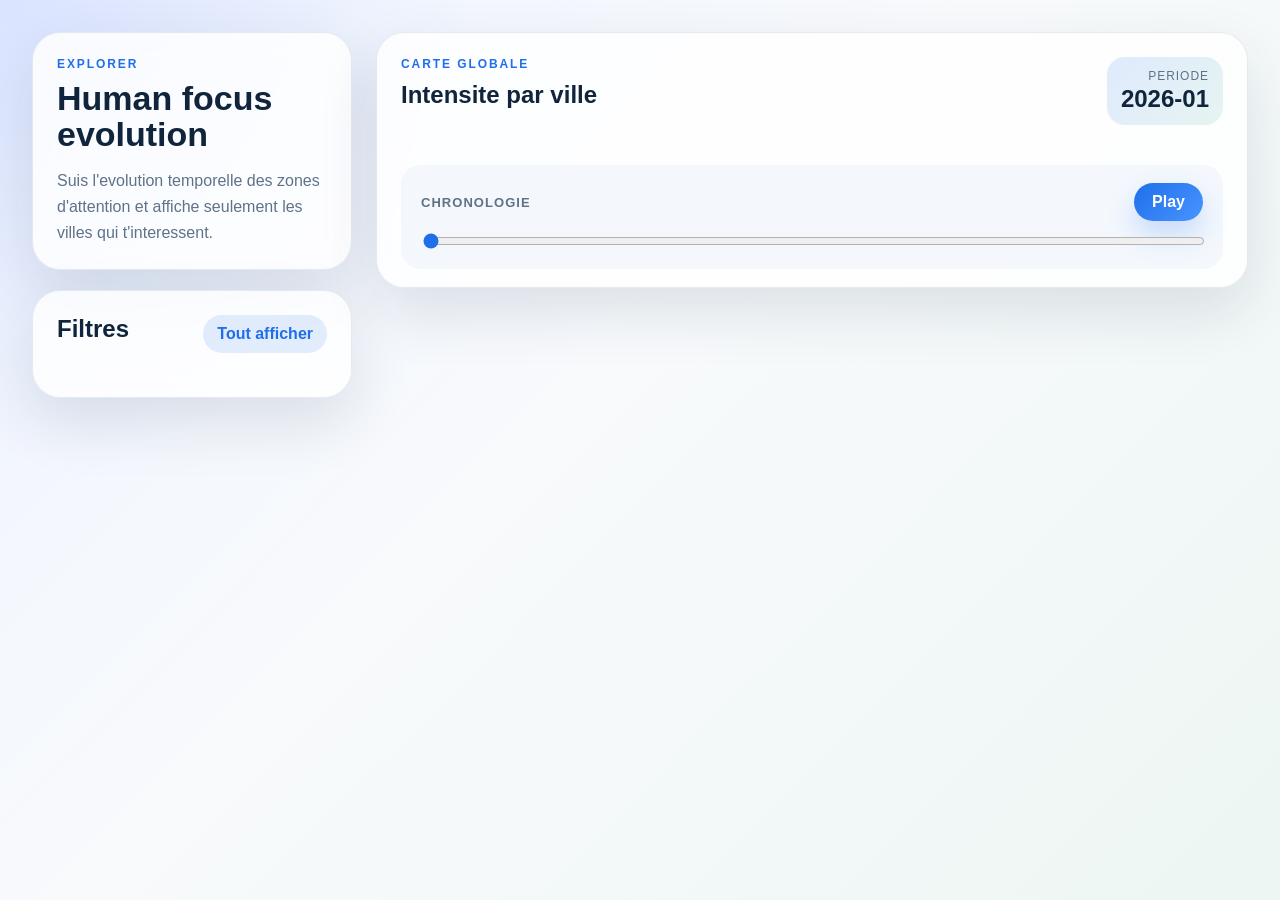
==== src/index.html @ 32964b24 "proposition du llm, c'est de la folie en vrai" ====
<!DOCTYPE html>
<html lang="fr">
<head>
  <meta charset="UTF-8" />
  <meta name="viewport" content="width=device-width, initial-scale=1.0" />
  <title>Social Geo - Slider MVP</title>
  <link rel="stylesheet" href="style.css" />
</head>
<body>
  <main class="layout">
    <aside class="sidebar">
      <div class="panel">
        <p class="eyebrow">Explorer</p>
        <h1>Human focus evolution</h1>
        <p class="panel-copy">
          Suis l'evolution temporelle des zones d'attention et affiche seulement les villes qui t'interessent.
        </p>
      </div>

      <div class="panel">
        <div class="panel-header">
          <h2>Filtres</h2>
          <button id="selectAllBtn" type="button" class="ghost-button">Tout afficher</button>
        </div>
        <div id="cityFilters" class="filter-list"></div>
      </div>
    </aside>

    <section class="content">
      <div class="map-card">
        <div class="map-header">
          <div>
            <p class="eyebrow">Carte globale</p>
            <h2>Intensite par ville</h2>
          </div>
          <div class="time-badge">
            <span class="time-badge-label">Periode</span>
            <span id="timeLabel">2026-01</span>
          </div>
        </div>

        <div id="map"></div>

        <div id="controls" class="timeline-card">
          <div class="timeline-header">
            <label for="timeSlider">Chronologie</label>
            <button id="playButton" type="button" class="play-button">Play</button>
          </div>
          <input id="timeSlider" type="range" min="0" max="3" step="1" value="0" />
        </div>
      </div>
    </section>
  </main>

  <script src="https://d3js.org/d3.v7.min.js"></script>
  <script src="app.js"></script>
</body>
</html>
---- src/style.css ----
body {
  margin: 0;
  font-family: "Segoe UI", Arial, sans-serif;
  background:
    radial-gradient(circle at top left, rgba(108, 146, 255, 0.16), transparent 30%),
    linear-gradient(135deg, #eef3ff 0%, #f8fafc 45%, #edf6f3 100%);
  color: #17324d;
}

:root {
  --panel-bg: rgba(255, 255, 255, 0.82);
  --panel-border: rgba(135, 157, 178, 0.2);
  --shadow: 0 24px 60px rgba(23, 50, 77, 0.12);
  --accent: #1f6feb;
  --accent-soft: rgba(31, 111, 235, 0.12);
  --muted: #5f7288;
  --land: #dfe7ef;
  --land-stroke: #a6b6c6;
  --point: #1f6feb;
  --point-hover: #ff7a59;
}

* {
  box-sizing: border-box;
}

.layout {
  min-height: 100vh;
  display: flex;
  gap: 24px;
  padding: 32px;
}

.sidebar {
  width: 320px;
  display: flex;
  flex-direction: column;
  gap: 20px;
}

.content {
  flex: 1;
  min-width: 0;
}

.panel,
.map-card {
  background: var(--panel-bg);
  border: 1px solid var(--panel-border);
  border-radius: 28px;
  box-shadow: var(--shadow);
  backdrop-filter: blur(12px);
}

.panel {
  padding: 24px;
}

.map-card {
  padding: 24px 24px 18px;
}

.eyebrow {
  margin: 0 0 10px;
  font-size: 12px;
  font-weight: 700;
  letter-spacing: 0.16em;
  text-transform: uppercase;
  color: var(--accent);
}

h1,
h2 {
  margin: 0;
  color: #10253b;
}

h1 {
  font-size: 34px;
  line-height: 1.05;
}

h2 {
  font-size: 24px;
}

.panel-copy {
  margin: 16px 0 0;
  line-height: 1.6;
  color: var(--muted);
}

.panel-header,
.map-header {
  display: flex;
  justify-content: space-between;
  align-items: flex-start;
  gap: 16px;
}

.ghost-button {
  border: none;
  border-radius: 999px;
  padding: 10px 14px;
  background: var(--accent-soft);
  color: var(--accent);
  font: inherit;
  font-weight: 600;
  cursor: pointer;
  transition: transform 0.2s ease, background 0.2s ease;
}

.ghost-button:hover {
  transform: translateY(-1px);
  background: rgba(31, 111, 235, 0.18);
}

.filter-list {
  display: grid;
  gap: 12px;
  margin-top: 20px;
}

.filter-item {
  display: flex;
  align-items: center;
  gap: 12px;
  padding: 14px 16px;
  border: 1px solid rgba(135, 157, 178, 0.18);
  border-radius: 18px;
  background: rgba(250, 252, 255, 0.92);
  transition: border-color 0.2s ease, transform 0.2s ease, box-shadow 0.2s ease;
}

.filter-item:hover {
  transform: translateY(-1px);
  border-color: rgba(31, 111, 235, 0.32);
  box-shadow: 0 12px 24px rgba(23, 50, 77, 0.08);
}

.filter-item input {
  width: 18px;
  height: 18px;
  accent-color: var(--accent);
}

.filter-item span {
  font-weight: 600;
}

.time-badge {
  display: inline-flex;
  flex-direction: column;
  align-items: flex-end;
  gap: 2px;
  min-width: 112px;
  padding: 12px 14px;
  border-radius: 18px;
  background: linear-gradient(135deg, rgba(31, 111, 235, 0.14), rgba(78, 180, 160, 0.14));
}

.time-badge-label {
  font-size: 12px;
  text-transform: uppercase;
  letter-spacing: 0.08em;
  color: var(--muted);
}

#timeLabel {
  font-size: 24px;
  font-weight: 700;
  color: #10253b;
}

#map {
  width: 100%;
  margin-top: 22px;
  display: flex;
  justify-content: center;
}

svg {
  width: 100%;
  max-width: 1000px;
  height: auto;
  background: linear-gradient(180deg, #dff3ff 0%, #eef7ff 50%, #f8fbff 100%);
  border-radius: 24px;
  border: 1px solid rgba(135, 157, 178, 0.24);
}

.country {
  fill: var(--land);
  stroke: var(--land-stroke);
  stroke-width: 0.5;
}

.point {
  fill: var(--point);
  opacity: 0.85;
  stroke: rgba(255, 255, 255, 0.95);
  stroke-width: 2;
  transition: fill 0.2s ease, opacity 0.2s ease;
}

.point:hover {
  fill: var(--point-hover);
  opacity: 1;
}

#controls {
  margin-top: 18px;
}

.timeline-card {
  display: grid;
  gap: 10px;
  padding: 18px 20px;
  border-radius: 20px;
  background: rgba(244, 248, 253, 0.96);
}

.timeline-header {
  display: flex;
  align-items: center;
  justify-content: space-between;
  gap: 16px;
}

.timeline-card label {
  font-size: 13px;
  font-weight: 700;
  text-transform: uppercase;
  letter-spacing: 0.08em;
  color: var(--muted);
}

.play-button {
  border: none;
  border-radius: 999px;
  padding: 10px 18px;
  background: linear-gradient(135deg, #1f6feb, #4894ff);
  color: #fff;
  font: inherit;
  font-weight: 700;
  cursor: pointer;
  box-shadow: 0 14px 28px rgba(31, 111, 235, 0.22);
  transition: transform 0.2s ease, box-shadow 0.2s ease, opacity 0.2s ease;
}

.play-button:hover {
  transform: translateY(-1px);
  box-shadow: 0 18px 34px rgba(31, 111, 235, 0.28);
}

.play-button.is-playing {
  background: linear-gradient(135deg, #ff7a59, #ff9f5a);
  box-shadow: 0 14px 28px rgba(255, 122, 89, 0.22);
}

#timeSlider {
  width: 100%;
  accent-color: var(--accent);
  cursor: pointer;
}

@media (max-width: 960px) {
  .layout {
    flex-direction: column;
    padding: 20px;
  }

  .sidebar {
    width: 100%;
  }

  .panel-header,
  .map-header,
  .timeline-header {
    flex-direction: column;
    align-items: stretch;
  }

  .time-badge {
    align-items: flex-start;
  }
}
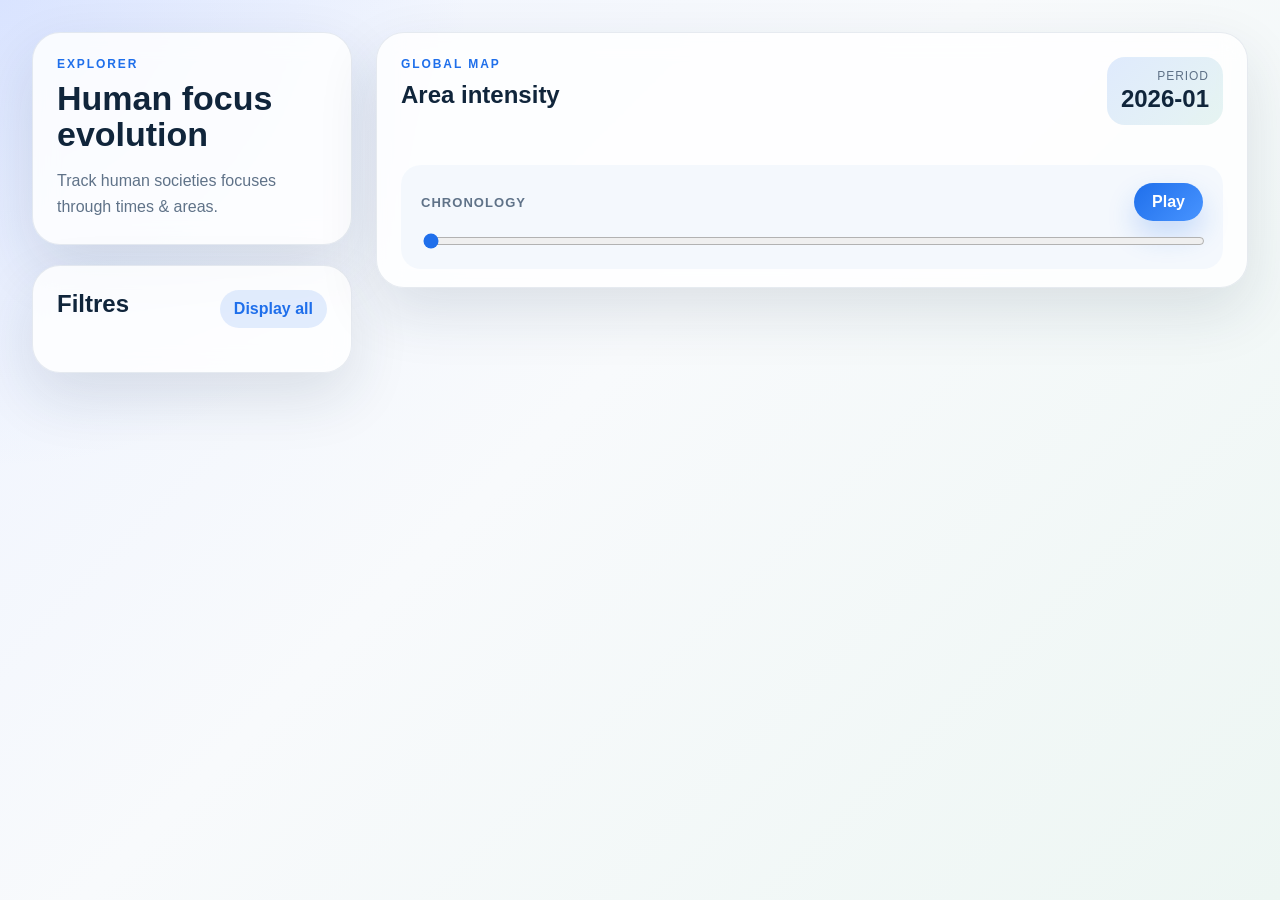
==== commit fa5a3e0a: "modification apportées par l'humain" ====
--- a/src/index.html
+++ b/src/index.html
@@ -13,14 +13,14 @@
         <p class="eyebrow">Explorer</p>
         <h1>Human focus evolution</h1>
         <p class="panel-copy">
-          Suis l'evolution temporelle des zones d'attention et affiche seulement les villes qui t'interessent.
+          Track human societies focuses through times & areas.
         </p>
       </div>
 
       <div class="panel">
         <div class="panel-header">
           <h2>Filtres</h2>
-          <button id="selectAllBtn" type="button" class="ghost-button">Tout afficher</button>
+          <button id="selectAllBtn" type="button" class="ghost-button">Display all</button>
         </div>
         <div id="cityFilters" class="filter-list"></div>
       </div>
@@ -30,11 +30,11 @@
       <div class="map-card">
         <div class="map-header">
           <div>
-            <p class="eyebrow">Carte globale</p>
-            <h2>Intensite par ville</h2>
+            <p class="eyebrow">Global Map</p>
+            <h2>Area intensity</h2>
           </div>
           <div class="time-badge">
-            <span class="time-badge-label">Periode</span>
+            <span class="time-badge-label">Period</span>
             <span id="timeLabel">2026-01</span>
           </div>
         </div>
@@ -43,7 +43,7 @@
 
         <div id="controls" class="timeline-card">
           <div class="timeline-header">
-            <label for="timeSlider">Chronologie</label>
+            <label for="timeSlider">Chronology</label>
             <button id="playButton" type="button" class="play-button">Play</button>
           </div>
           <input id="timeSlider" type="range" min="0" max="3" step="1" value="0" />
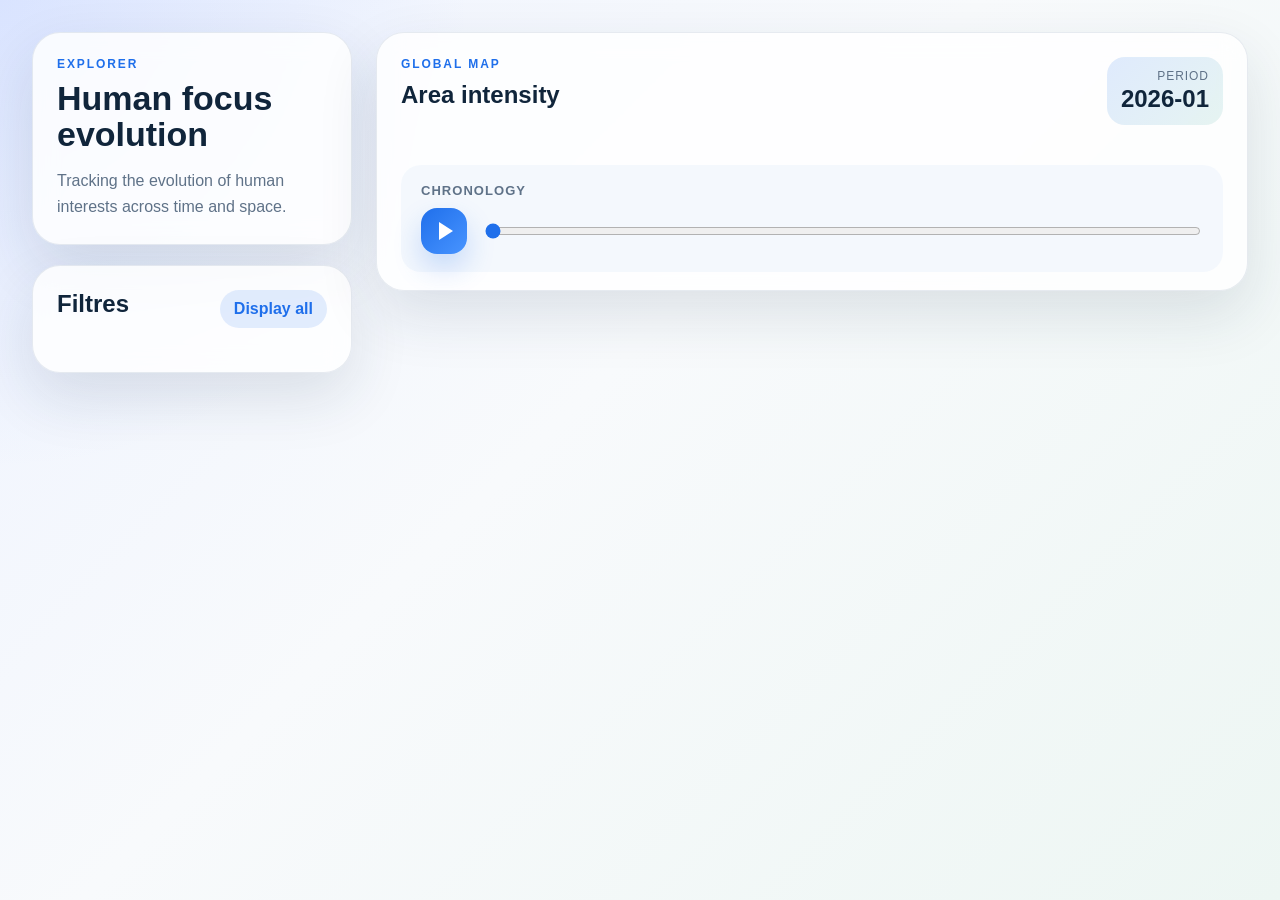
==== commit c6067029: "amélioration du bouton play" ====
--- a/src/index.html
+++ b/src/index.html
@@ -13,7 +13,7 @@
         <p class="eyebrow">Explorer</p>
         <h1>Human focus evolution</h1>
         <p class="panel-copy">
-          Track human societies focuses through times & areas.
+          Tracking the evolution of human interests across time and space.
         </p>
       </div>
 
@@ -42,11 +42,13 @@
         <div id="map"></div>
 
         <div id="controls" class="timeline-card">
-          <div class="timeline-header">
-            <label for="timeSlider">Chronology</label>
-            <button id="playButton" type="button" class="play-button">Play</button>
+          <label for="timeSlider">Chronology</label>
+          <div class="timeline-controls">
+            <button id="playButton" type="button" class="play-button" aria-label="Play timeline">
+              <span class="play-icon" aria-hidden="true"></span>
+            </button>
+            <input id="timeSlider" type="range" min="0" max="3" step="1" value="0" />
           </div>
-          <input id="timeSlider" type="range" min="0" max="3" step="1" value="0" />
         </div>
       </div>
     </section>
--- a/src/style.css
+++ b/src/style.css
@@ -219,10 +219,9 @@
   background: rgba(244, 248, 253, 0.96);
 }
 
-.timeline-header {
+.timeline-controls {
   display: flex;
   align-items: center;
-  justify-content: space-between;
   gap: 16px;
 }
 
@@ -236,8 +235,14 @@
 
 .play-button {
   border: none;
-  border-radius: 999px;
-  padding: 10px 18px;
+  border-radius: 16px;
+  width: 46px;
+  height: 46px;
+  display: inline-flex;
+  align-items: center;
+  justify-content: center;
+  flex: 0 0 auto;
+  padding: 0;
   background: linear-gradient(135deg, #1f6feb, #4894ff);
   color: #fff;
   font: inherit;
@@ -257,8 +262,32 @@
   box-shadow: 0 14px 28px rgba(255, 122, 89, 0.22);
 }
 
+.play-icon {
+  width: 0;
+  height: 0;
+  margin-left: 3px;
+  border-top: 9px solid transparent;
+  border-bottom: 9px solid transparent;
+  border-left: 14px solid currentColor;
+}
+
+.play-button.is-playing .play-icon {
+  width: 14px;
+  height: 16px;
+  margin-left: 0;
+  border: none;
+  background:
+    linear-gradient(
+      90deg,
+      currentColor 0 4px,
+      transparent 4px 10px,
+      currentColor 10px 14px
+    );
+}
+
 #timeSlider {
   width: 100%;
+  flex: 1;
   accent-color: var(--accent);
   cursor: pointer;
 }
@@ -275,7 +304,7 @@
 
   .panel-header,
   .map-header,
-  .timeline-header {
+  .timeline-controls {
     flex-direction: column;
     align-items: stretch;
   }
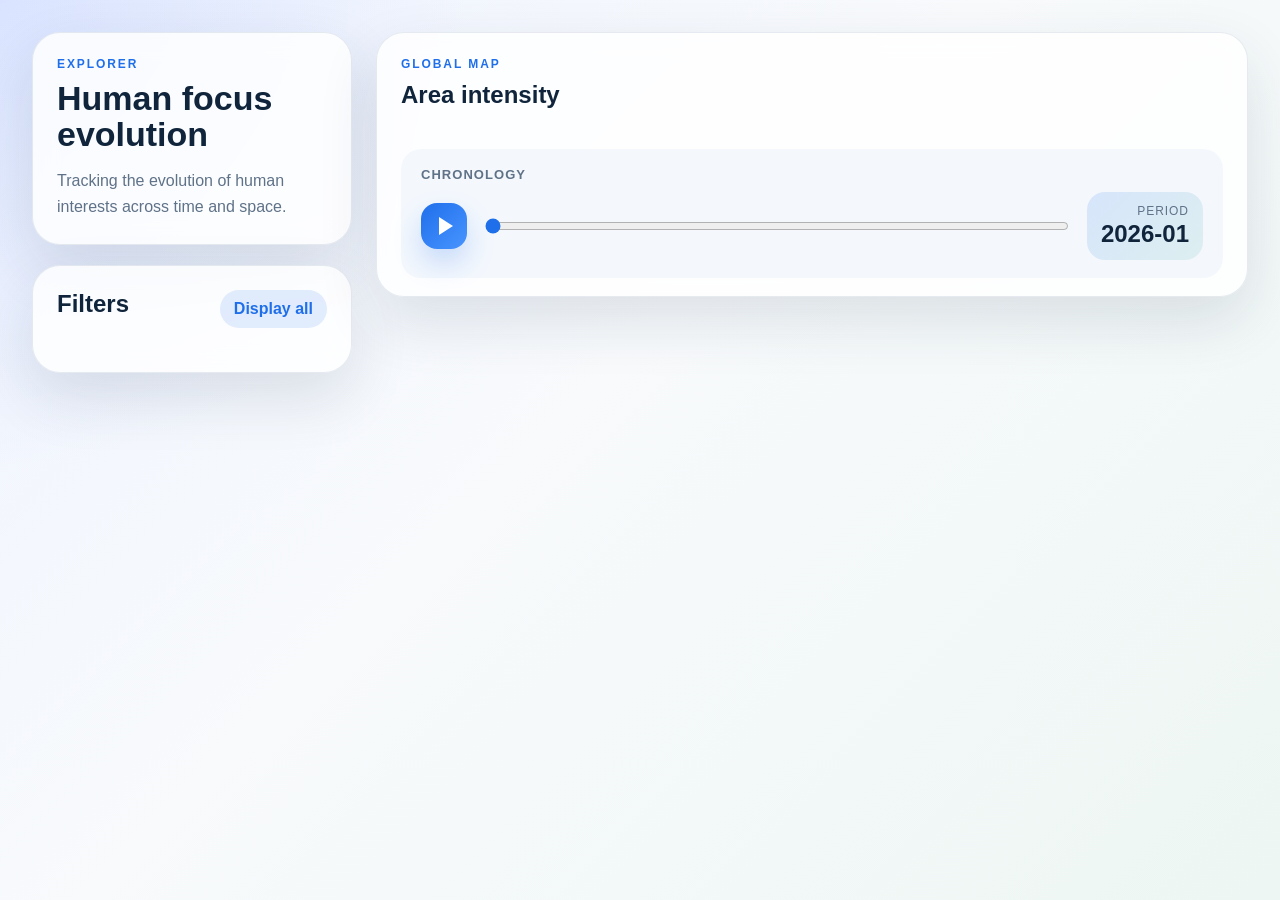
==== commit dc397e41: "intégration du zoom dans la carte" ====
--- a/src/index.html
+++ b/src/index.html
@@ -19,7 +19,7 @@
 
       <div class="panel">
         <div class="panel-header">
-          <h2>Filtres</h2>
+          <h2>Filters</h2>
           <button id="selectAllBtn" type="button" class="ghost-button">Display all</button>
         </div>
         <div id="cityFilters" class="filter-list"></div>
@@ -33,10 +33,6 @@
             <p class="eyebrow">Global Map</p>
             <h2>Area intensity</h2>
           </div>
-          <div class="time-badge">
-            <span class="time-badge-label">Period</span>
-            <span id="timeLabel">2026-01</span>
-          </div>
         </div>
 
         <div id="map"></div>
@@ -48,6 +44,10 @@
               <span class="play-icon" aria-hidden="true"></span>
             </button>
             <input id="timeSlider" type="range" min="0" max="3" step="1" value="0" />
+            <div class="time-badge">
+              <span class="time-badge-label">Period</span>
+              <span id="timeLabel">2026-01</span>
+            </div>
           </div>
         </div>
       </div>
--- a/src/style.css
+++ b/src/style.css
@@ -186,6 +186,12 @@
   background: linear-gradient(180deg, #dff3ff 0%, #eef7ff 50%, #f8fbff 100%);
   border-radius: 24px;
   border: 1px solid rgba(135, 157, 178, 0.24);
+  cursor: grab;
+  touch-action: none;
+}
+
+svg.is-dragging {
+  cursor: grabbing;
 }
 
 .country {
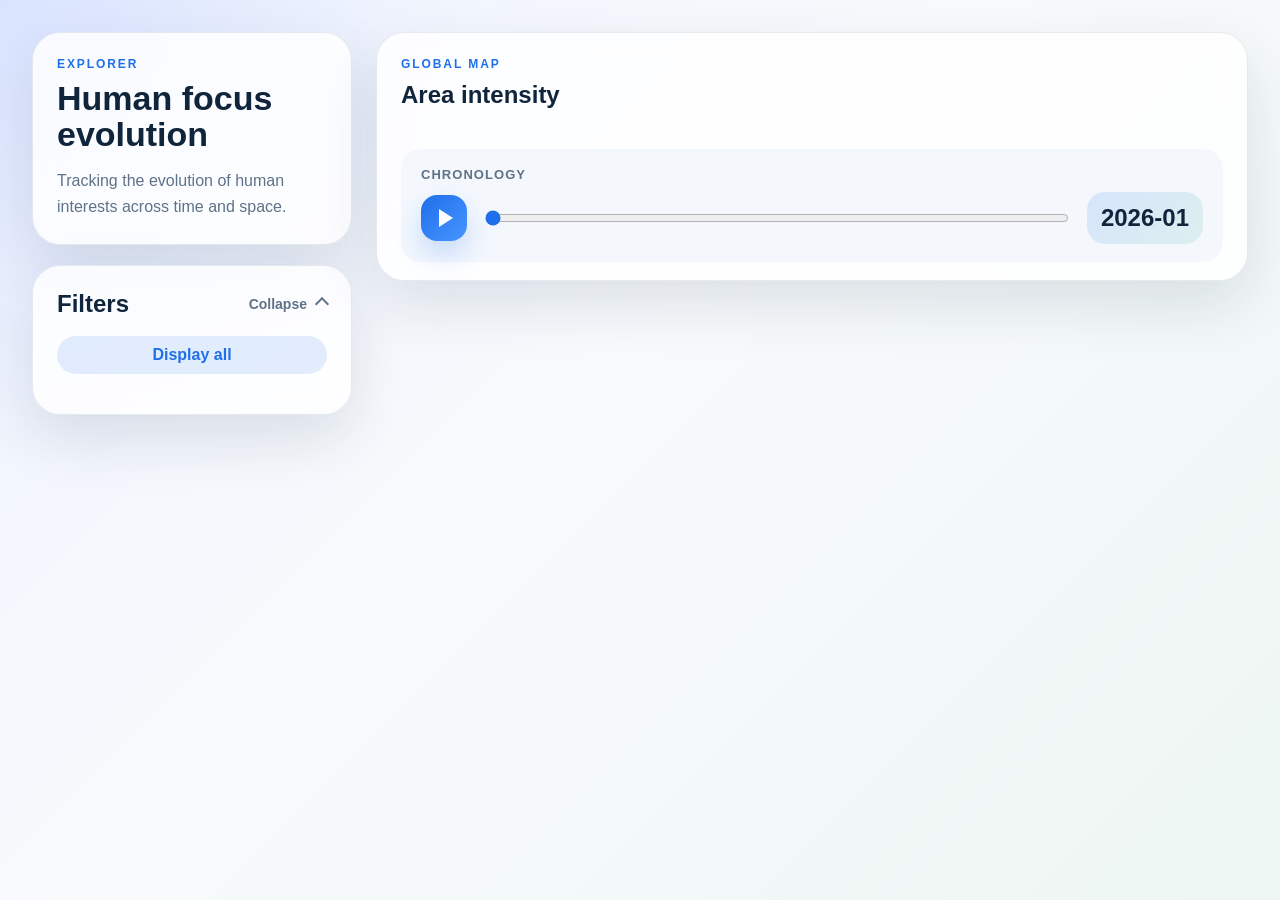
==== commit 44a8fae0: "amélioration et collapse/expand filters" ====
--- a/src/index.html
+++ b/src/index.html
@@ -17,12 +17,24 @@
         </p>
       </div>
 
-      <div class="panel">
+      <div class="panel filter-panel is-expanded" id="filterPanel">
         <div class="panel-header">
           <h2>Filters</h2>
+          <button
+            id="toggleFiltersBtn"
+            type="button"
+            class="collapse-button"
+            aria-expanded="true"
+            aria-controls="filtersBody"
+          >
+            <span class="collapse-label">Collapse</span>
+            <span class="collapse-icon" aria-hidden="true"></span>
+          </button>
+        </div>
+        <div id="filtersBody" class="filter-body">
           <button id="selectAllBtn" type="button" class="ghost-button">Display all</button>
+          <div id="cityFilters" class="filter-list"></div>
         </div>
-        <div id="cityFilters" class="filter-list"></div>
       </div>
     </aside>
 
@@ -45,7 +57,6 @@
             </button>
             <input id="timeSlider" type="range" min="0" max="3" step="1" value="0" />
             <div class="time-badge">
-              <span class="time-badge-label">Period</span>
               <span id="timeLabel">2026-01</span>
             </div>
           </div>
--- a/src/style.css
+++ b/src/style.css
@@ -27,6 +27,7 @@
 .layout {
   min-height: 100vh;
   display: flex;
+  align-items: flex-start;
   gap: 24px;
   padding: 32px;
 }
@@ -41,6 +42,7 @@
 .content {
   flex: 1;
   min-width: 0;
+  align-self: flex-start;
 }
 
 .panel,
@@ -57,6 +59,7 @@
 }
 
 .map-card {
+  width: 100%;
   padding: 24px 24px 18px;
 }
 
@@ -115,10 +118,53 @@
   background: rgba(31, 111, 235, 0.18);
 }
 
+.filter-panel .panel-header {
+  align-items: center;
+}
+
+.filter-body {
+  display: grid;
+  gap: 16px;
+  margin-top: 18px;
+}
+
+.filter-panel:not(.is-expanded) .filter-body {
+  display: none;
+}
+
+.collapse-button {
+  border: none;
+  padding: 0;
+  background: transparent;
+  color: var(--muted);
+  font: inherit;
+  font-weight: 600;
+  cursor: pointer;
+  display: inline-flex;
+  align-items: center;
+  gap: 10px;
+}
+
+.collapse-label {
+  font-size: 14px;
+}
+
+.collapse-icon {
+  width: 10px;
+  height: 10px;
+  border-right: 2px solid currentColor;
+  border-bottom: 2px solid currentColor;
+  transform: rotate(45deg);
+  transition: transform 0.2s ease;
+}
+
+.filter-panel.is-expanded .collapse-icon {
+  transform: rotate(225deg);
+}
+
 .filter-list {
   display: grid;
   gap: 12px;
-  margin-top: 20px;
 }
 
 .filter-item {
@@ -159,13 +205,6 @@
   background: linear-gradient(135deg, rgba(31, 111, 235, 0.14), rgba(78, 180, 160, 0.14));
 }
 
-.time-badge-label {
-  font-size: 12px;
-  text-transform: uppercase;
-  letter-spacing: 0.08em;
-  color: var(--muted);
-}
-
 #timeLabel {
   font-size: 24px;
   font-weight: 700;
@@ -180,6 +219,7 @@
 }
 
 svg {
+  display: block;
   width: 100%;
   max-width: 1000px;
   height: auto;
@@ -315,6 +355,10 @@
     align-items: stretch;
   }
 
+  .filter-panel .panel-header {
+    align-items: stretch;
+  }
+
   .time-badge {
     align-items: flex-start;
   }
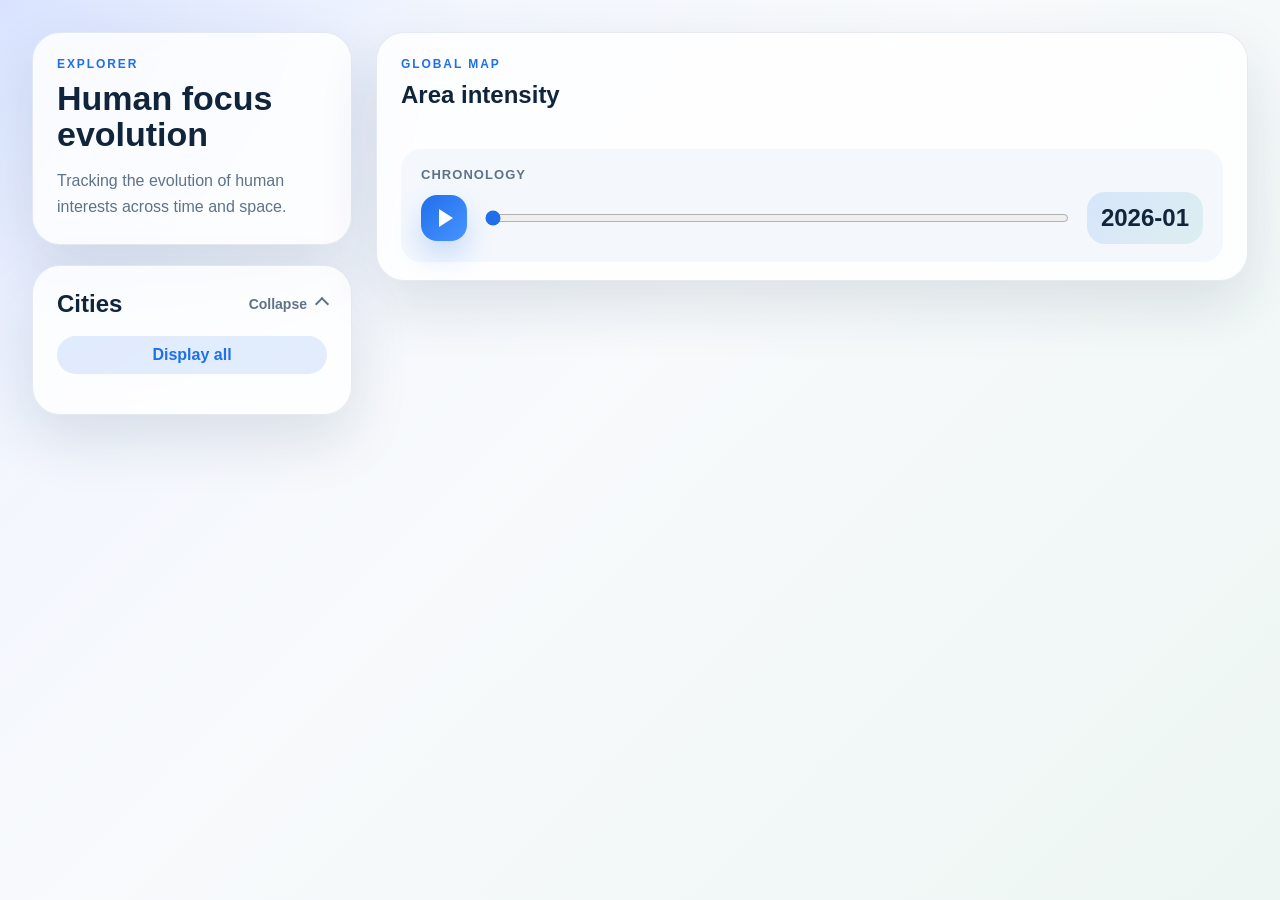
==== commit fc5df39f: "Modification de l'utilisateur" ====
--- a/src/index.html
+++ b/src/index.html
@@ -19,7 +19,7 @@
 
       <div class="panel filter-panel is-expanded" id="filterPanel">
         <div class="panel-header">
-          <h2>Filters</h2>
+          <h2>Cities</h2>
           <button
             id="toggleFiltersBtn"
             type="button"
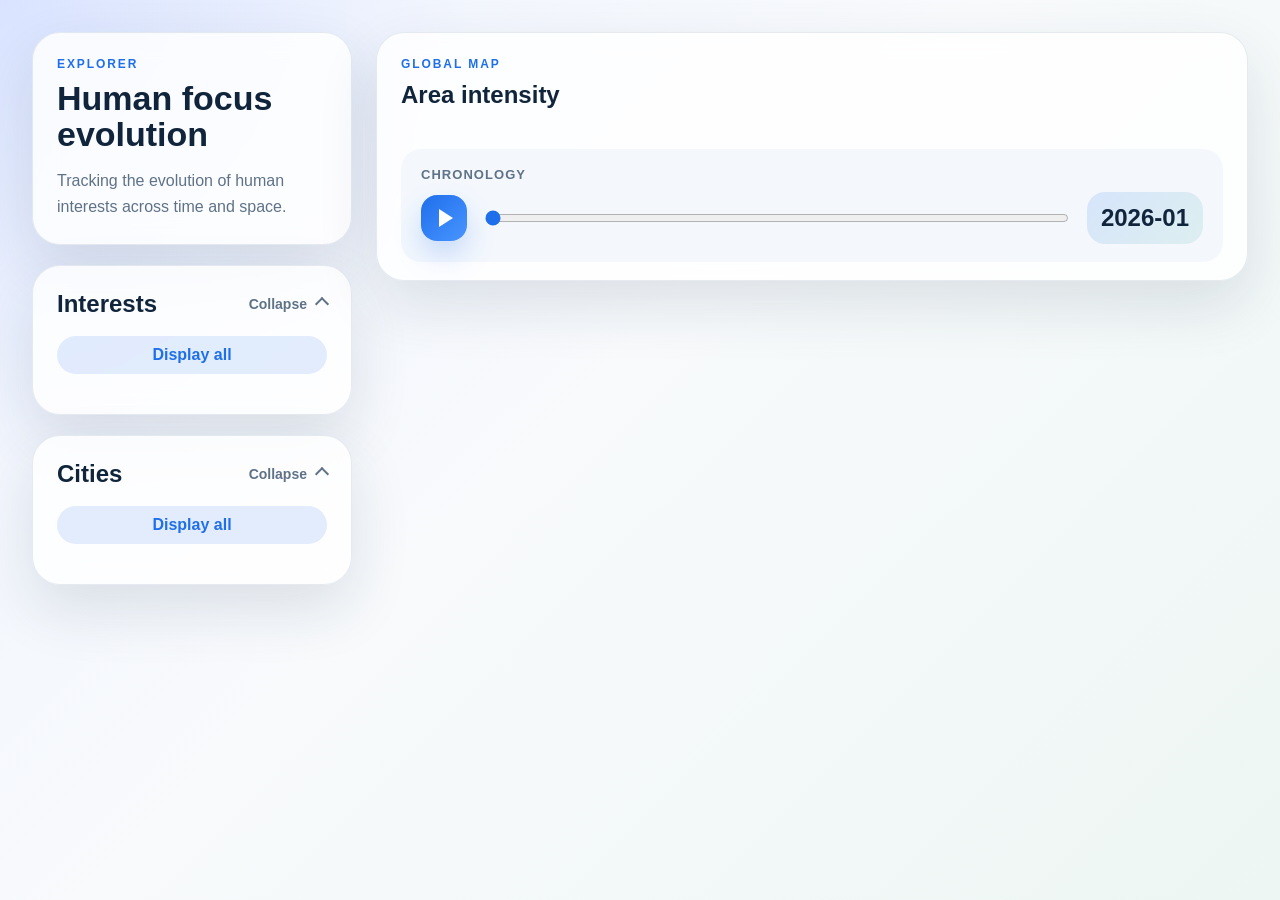
==== commit 9c48f2bc: "amélioration du visuel" ====
--- a/src/index.html
+++ b/src/index.html
@@ -17,22 +17,42 @@
         </p>
       </div>
 
-      <div class="panel filter-panel is-expanded" id="filterPanel">
+      <div class="panel collapsible-panel is-expanded" id="interestPanel">
         <div class="panel-header">
-          <h2>Cities</h2>
+          <h2>Interests</h2>
           <button
-            id="toggleFiltersBtn"
+            id="toggleInterestsBtn"
             type="button"
             class="collapse-button"
             aria-expanded="true"
-            aria-controls="filtersBody"
+            aria-controls="interestsBody"
           >
             <span class="collapse-label">Collapse</span>
             <span class="collapse-icon" aria-hidden="true"></span>
           </button>
         </div>
-        <div id="filtersBody" class="filter-body">
-          <button id="selectAllBtn" type="button" class="ghost-button">Display all</button>
+        <div id="interestsBody" class="filter-body">
+          <button id="selectAllInterestsBtn" type="button" class="ghost-button">Display all</button>
+          <div id="interestFilters" class="filter-list"></div>
+        </div>
+      </div>
+
+      <div class="panel collapsible-panel is-expanded" id="cityPanel">
+        <div class="panel-header">
+          <h2>Cities</h2>
+          <button
+            id="toggleCitiesBtn"
+            type="button"
+            class="collapse-button"
+            aria-expanded="true"
+            aria-controls="citiesBody"
+          >
+            <span class="collapse-label">Collapse</span>
+            <span class="collapse-icon" aria-hidden="true"></span>
+          </button>
+        </div>
+        <div id="citiesBody" class="filter-body">
+          <button id="selectAllCitiesBtn" type="button" class="ghost-button">Display all</button>
           <div id="cityFilters" class="filter-list"></div>
         </div>
       </div>
--- a/src/style.css
+++ b/src/style.css
@@ -118,7 +118,7 @@
   background: rgba(31, 111, 235, 0.18);
 }
 
-.filter-panel .panel-header {
+.collapsible-panel .panel-header {
   align-items: center;
 }
 
@@ -128,7 +128,7 @@
   margin-top: 18px;
 }
 
-.filter-panel:not(.is-expanded) .filter-body {
+.collapsible-panel:not(.is-expanded) .filter-body {
   display: none;
 }
 
@@ -158,7 +158,7 @@
   transition: transform 0.2s ease;
 }
 
-.filter-panel.is-expanded .collapse-icon {
+.collapsible-panel.is-expanded .collapse-icon {
   transform: rotate(225deg);
 }
 
@@ -240,17 +240,31 @@
   stroke-width: 0.5;
 }
 
-.point {
-  fill: var(--point);
-  opacity: 0.85;
+.donut-slice {
   stroke: rgba(255, 255, 255, 0.95);
-  stroke-width: 2;
-  transition: fill 0.2s ease, opacity 0.2s ease;
-}
-
-.point:hover {
-  fill: var(--point-hover);
+  stroke-width: 1.5;
+  opacity: 0.92;
+  transition: opacity 0.2s ease;
+}
+
+.donut:hover .donut-slice {
   opacity: 1;
+}
+
+.donut-hole {
+  fill: transparent;
+  stroke: rgba(255, 255, 255, 0.7);
+  stroke-width: 1.2;
+  pointer-events: none;
+}
+
+.donut-label {
+  fill: #3b4758;
+  font-size: 9px;
+  font-weight: 700;
+  text-anchor: middle;
+  dominant-baseline: middle;
+  pointer-events: none;
 }
 
 #controls {
@@ -355,7 +369,7 @@
     align-items: stretch;
   }
 
-  .filter-panel .panel-header {
+  .collapsible-panel .panel-header {
     align-items: stretch;
   }
 
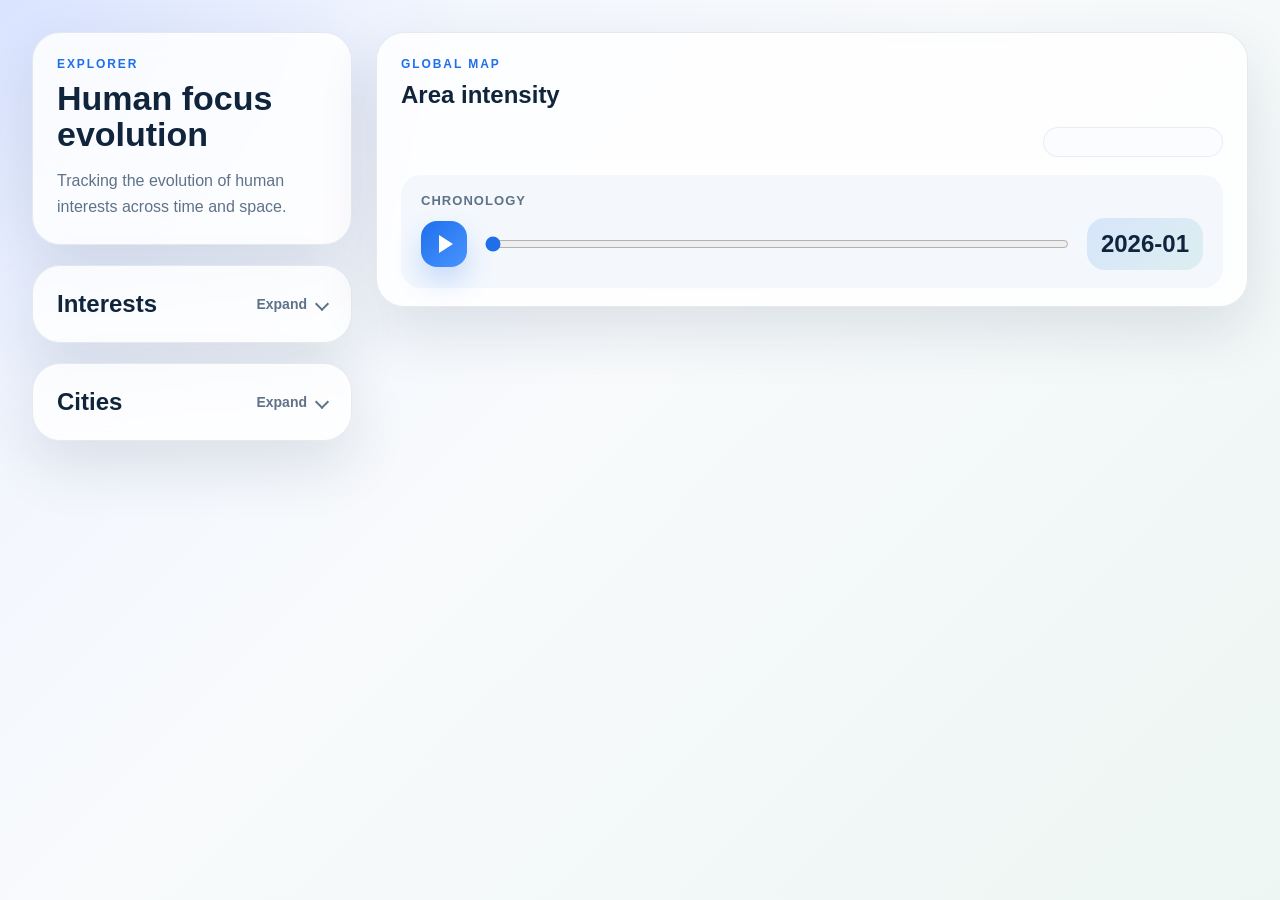
==== commit 9074d2b9: "amélioration du visuel" ====
--- a/src/index.html
+++ b/src/index.html
@@ -17,17 +17,17 @@
         </p>
       </div>
 
-      <div class="panel collapsible-panel is-expanded" id="interestPanel">
+      <div class="panel collapsible-panel" id="interestPanel">
         <div class="panel-header">
           <h2>Interests</h2>
           <button
             id="toggleInterestsBtn"
             type="button"
             class="collapse-button"
-            aria-expanded="true"
+            aria-expanded="false"
             aria-controls="interestsBody"
           >
-            <span class="collapse-label">Collapse</span>
+            <span class="collapse-label">Expand</span>
             <span class="collapse-icon" aria-hidden="true"></span>
           </button>
         </div>
@@ -37,17 +37,17 @@
         </div>
       </div>
 
-      <div class="panel collapsible-panel is-expanded" id="cityPanel">
+      <div class="panel collapsible-panel" id="cityPanel">
         <div class="panel-header">
           <h2>Cities</h2>
           <button
             id="toggleCitiesBtn"
             type="button"
             class="collapse-button"
-            aria-expanded="true"
+            aria-expanded="false"
             aria-controls="citiesBody"
           >
-            <span class="collapse-label">Collapse</span>
+            <span class="collapse-label">Expand</span>
             <span class="collapse-icon" aria-hidden="true"></span>
           </button>
         </div>
@@ -67,7 +67,10 @@
           </div>
         </div>
 
-        <div id="map"></div>
+        <div class="map-layout">
+          <div id="map"></div>
+          <aside id="interestLegend" class="interest-legend"></aside>
+        </div>
 
         <div id="controls" class="timeline-card">
           <label for="timeSlider">Chronology</label>
--- a/src/style.css
+++ b/src/style.css
@@ -63,6 +63,13 @@
   padding: 24px 24px 18px;
 }
 
+.map-layout {
+  display: flex;
+  align-items: flex-start;
+  gap: 18px;
+  margin-top: 18px;
+}
+
 .eyebrow {
   margin: 0 0 10px;
   font-size: 12px;
@@ -211,9 +218,46 @@
   color: #10253b;
 }
 
+.interest-legend {
+  width: 180px;
+  flex: 0 0 180px;
+  display: grid;
+  gap: 10px;
+  align-content: start;
+  padding: 14px;
+  border-radius: 18px;
+  background: rgba(250, 252, 255, 0.88);
+  border: 1px solid rgba(135, 157, 178, 0.16);
+}
+
+.legend-title {
+  margin: 0 0 4px;
+  font-size: 12px;
+  font-weight: 700;
+  letter-spacing: 0.08em;
+  text-transform: uppercase;
+  color: #10253b;
+}
+
+.legend-item {
+  display: inline-flex;
+  align-items: center;
+  gap: 8px;
+  color: var(--muted);
+  font-size: 13px;
+  font-weight: 600;
+}
+
+.legend-swatch {
+  width: 12px;
+  height: 12px;
+  border-radius: 999px;
+  border: 1px solid rgba(23, 50, 77, 0.08);
+}
+
 #map {
-  width: 100%;
-  margin-top: 22px;
+  flex: 1;
+  min-width: 0;
   display: flex;
   justify-content: center;
 }
@@ -260,8 +304,8 @@
 
 .donut-label {
   fill: #3b4758;
-  font-size: 9px;
-  font-weight: 700;
+  font-size: 6px;
+  font-weight: 600;
   text-anchor: middle;
   dominant-baseline: middle;
   pointer-events: none;
@@ -369,6 +413,16 @@
     align-items: stretch;
   }
 
+  .map-layout {
+    flex-direction: column;
+  }
+
+  .interest-legend {
+    width: 100%;
+    flex-basis: auto;
+    grid-template-columns: repeat(auto-fit, minmax(120px, 1fr));
+  }
+
   .collapsible-panel .panel-header {
     align-items: stretch;
   }
